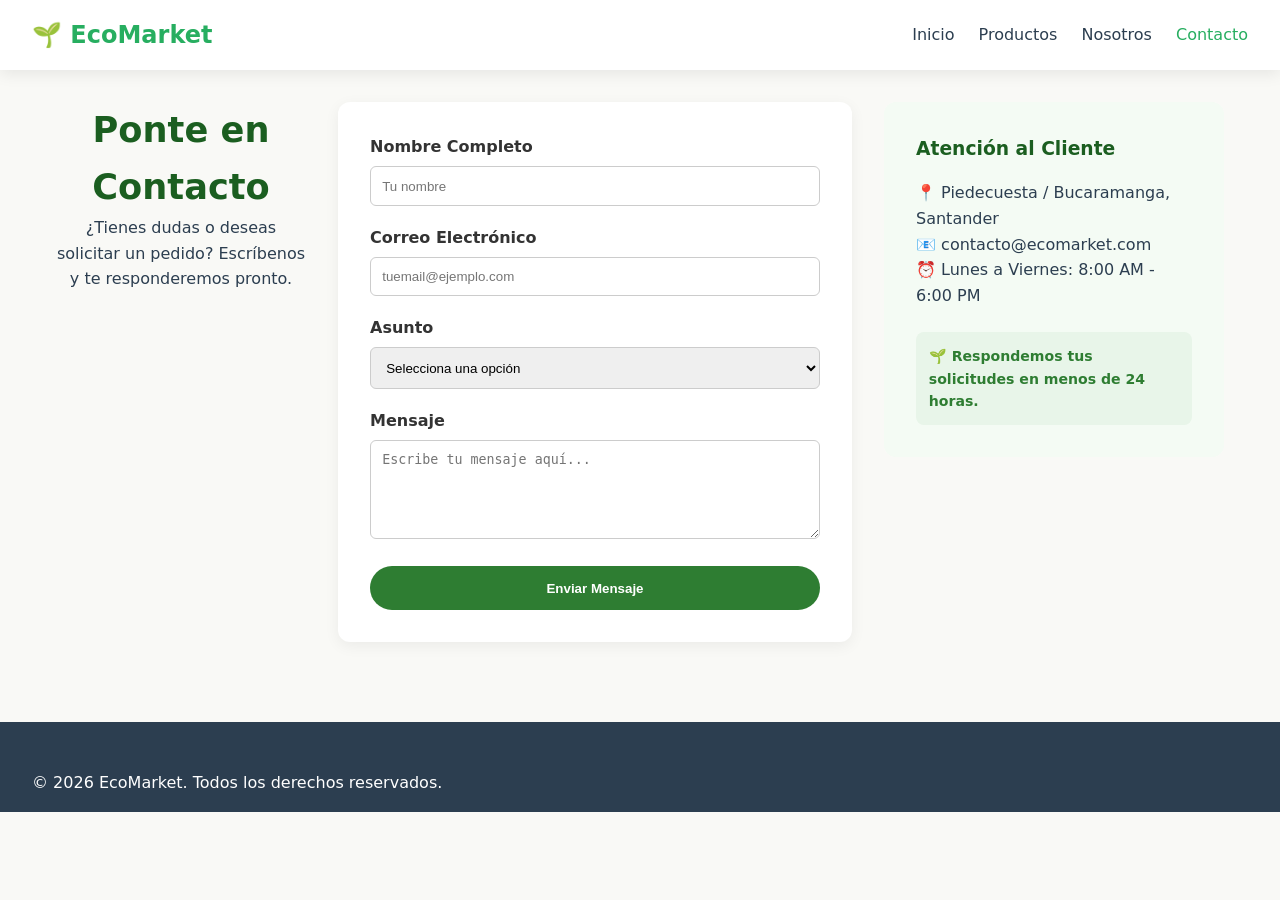
==== views/contacto.html @ ef282a5f "feat(contact): add contact view and functional inquiry form" ====
<!DOCTYPE html>
<html lang="es">
<head>
  <meta charset="UTF-8">
  <meta name="viewport" content="width=device-width, initial-scale=1.0">
  <title>EcoMarket - Contacto</title>
  <link rel="stylesheet" href="../css/main.css">
  <link rel="stylesheet" href="../css/layout.css">
  <link rel="stylesheet" href="../css/components.css">
</head>
<body>

  <!-- Encabezado -->
  <header class="main-header">
    <a href="../index.html" class="logo">🌱 EcoMarket</a>
    <nav>
      <ul class="nav-menu">
        <li><a href="../index.html" class="nav-link">Inicio</a></li>
        <li><a href="productos.html" class="nav-link">Productos</a></li>
        <li><a href="sobre-nosotros.html" class="nav-link">Nosotros</a></li>
        <li><a href="contacto.html" class="nav-link active">Contacto</a></li>
      </ul>
    </nav>
  </header>

  <main class="catalog-container">
    <section class="catalog-hero">
      <h1>Ponte en Contacto</h1>
      <p>¿Tienes dudas o deseas solicitar un pedido? Escríbenos y te responderemos pronto.</p>
    </section>

    <section class="contact-section-grid">
      <!-- Formulario de Contacto (HTML5 Puro) -->
      <form class="contact-form" action="#" method="POST">
        <div class="form-group">
          <label for="nombre">Nombre Completo</label>
          <input type="text" id="nombre" name="nombre" required placeholder="Tu nombre">
        </div>

        <div class="form-group">
          <label for="email">Correo Electrónico</label>
          <input type="email" id="email" name="email" required placeholder="tuemail@ejemplo.com">
        </div>

        <div class="form-group">
          <label for="asunto">Asunto</label>
          <select id="asunto" name="asunto" required>
            <option value="">Selecciona una opción</option>
            <option value="pedido">Solicitud de Pedido</option>
            <option value="consulta">Consulta de Productos</option>
            <option value="soporte">Soporte y Envíos</option>
          </select>
        </div>

        <div class="form-group">
          <label for="mensaje">Mensaje</label>
          <textarea id="mensaje" name="mensaje" rows="5" required placeholder="Escribe tu mensaje aquí..."></textarea>
        </div>

        <button type="submit" class="btn-primary-glow">Enviar Mensaje</button>
      </form>

      <!-- Datos de Atención -->
      <div class="contact-info-card">
        <h3>Atención al Cliente</h3>
        <p>📍 Piedecuesta / Bucaramanga, Santander</p>
        <p>📧 contacto@ecomarket.com</p>
        <p>⏰ Lunes a Viernes: 8:00 AM - 6:00 PM</p>
        <div class="info-badge">
          🌱 Respondemos tus solicitudes en menos de 24 horas.
        </div>
      </div>
    </section>
  </main>

  <footer class="main-footer">
    <p>&copy; 2026 EcoMarket. Todos los derechos reservados.</p>
  </footer>

</body>
</html>
---- css/main.css ----
:root {
  --primary-green: #27ae60;
  --secondary-green: #2ecc71;
  --earth-beige: #f5f5dc;
  --dark-text: #2c3e50;
  --light-bg: #f9f9f6;
  --white: #ffffff;
  --gray-border: #e0e0e0;
  --gray-light: #f4f4f4;
  --danger-red: #e74c3c;
  --shadow-soft: 0 4px 15px rgba(0, 0, 0, 0.08);
  --shadow-hover: 0 10px 25px rgba(39, 174, 96, 0.2);
  --font-main: 'Segoe UI', system-ui, -apple-system, sans-serif;
}

* {
  margin: 0;
  padding: 0;
  box-sizing: border-box;
}

html {
  scroll-behavior: smooth;
  font-size: 16px;
}

body {
  font-family: var(--font-main);
  color: var(--dark-text);
  background-color: var(--light-bg);
  line-height: 1.6;
}

a {
  text-decoration: none;
  color: inherit;
}

ul {
  list-style: none;
}

img {
  max-width: 100%;
  height: auto;
  display: block;
}
---- css/layout.css ----
.main-header {
  position: sticky;
  top: 0;
  z-index: 1000;
  background-color: var(--white);
  box-shadow: var(--shadow-soft);
  display: flex;
  justify-content: space-between;
  align-items: center;
  padding: 1rem 2rem;
}

.logo {
  font-size: 1.5rem;
  font-weight: 700;
  color: var(--primary-green);
}

.nav-menu {
  display: flex;
  gap: 1.5rem;
}

.nav-link {
  font-weight: 500;
  transition: color 0.3s ease;
}

.nav-link:hover,
.nav-link.active {
  color: var(--primary-green);
}

.header-actions {
  display: flex;
  gap: 1rem;
}


.hero-banner {
  background: linear-gradient(rgba(0,0,0,0.4), rgba(0,0,0,0.4)), url('../img/hero/hero-bg.jpg') center/cover no-repeat;
  height: 70vh;
  display: flex;
  flex-direction: column;
  justify-content: center;
  align-items: center;
  text-align: center;
  color: var(--white);
  padding: 0 1rem;
}

.hero-title {
  font-size: 2.8rem;
  margin-bottom: 1rem;
}


.catalog-container {
  display: grid;
  grid-template-columns: 1fr;
  gap: 2rem;
  padding: 2rem 1rem;
}

@media (min-width: 768px) {
  .catalog-container {
    grid-template-columns: 250px 1fr;
    padding: 2rem;
  }
}

.sidebar-filters {
  position: sticky;
  top: 90px;
  background-color: var(--white);
  padding: 1.5rem;
  border-radius: 12px;
  box-shadow: var(--shadow-soft);
  height: fit-content;
}

.products-grid {
  display: grid;
  grid-template-columns: 1fr;
  gap: 1.5rem;
}

@media (min-width: 600px) {
  .products-grid {
    grid-template-columns: repeat(2, 1fr);
  }
}

@media (min-width: 1024px) {
  .products-grid {
    grid-template-columns: repeat(4, 1fr);
  }
}


.main-footer {
  background-color: var(--dark-text);
  color: var(--white);
  padding: 3rem 2rem 1rem;
  margin-top: 3rem;
}

.footer-content {
  display: grid;
  grid-template-columns: repeat(auto-fit, minmax(200px, 1fr));
  gap: 2rem;
  margin-bottom: 2rem;
}

.footer-bottom {
  text-align: center;
  border-top: 1px solid rgba(255, 255, 255, 0.1);
  padding-top: 1rem;
  font-size: 0.9rem;
}
---- css/components.css ----
/* ==========================================================================
   Estilos Globales de EcoMarket (Componentes, Layout, Sidebar y Formularios)
   ========================================================================== */

/* Contenedores Principales */
.catalog-container, .main-home-container {
  width: 100% !important;
  max-width: 1200px !important;
  margin: 0 auto !important;
  padding: 2rem 1rem !important;
  box-sizing: border-box !important;
}

.catalog-hero, .about-hero {
  text-align: center;
  margin-bottom: 2.5rem;
}

.catalog-hero h1, .about-hero h1 {
  font-size: 2.2rem;
  color: #1b5e20;
}

/* Layout con Sidebar (Filtros a la izquierda) */
.catalog-layout {
  display: grid;
  grid-template-columns: 260px 1fr;
  gap: 2rem;
  align-items: start;
}

@media (max-width: 850px) {
  .catalog-layout {
    grid-template-columns: 1fr;
  }
}

.sidebar-filters {
  background: #f9fbf9;
  padding: 1.5rem;
  border-radius: 12px;
  border: 1px solid #e0ebd0;
}

.filter-title {
  font-size: 1.2rem;
  color: #1b5e20;
  margin-bottom: 1rem;
  border-bottom: 2px solid #a5d6a7;
  padding-bottom: 0.4rem;
}

.filter-group {
  margin-bottom: 1.5rem;
}

.filter-group h4 {
  font-size: 0.95rem;
  color: #333;
  margin-bottom: 0.6rem;
}

.filter-group label {
  display: block;
  font-size: 0.88rem;
  color: #555;
  margin-bottom: 0.4rem;
  cursor: pointer;
}

/* Rejilla de Productos */
.product-grid, .home-product-grid {
  display: grid !important;
  grid-template-columns: repeat(auto-fill, minmax(230px, 1fr)) !important;
  gap: 1.5rem !important;
  width: 100% !important;
}

.product-card {
  background: #ffffff;
  border-radius: 12px;
  overflow: hidden;
  box-shadow: 0 4px 12px rgba(0, 0, 0, 0.08);
  display: flex;
  flex-direction: column;
  justify-content: space-between;
  transition: transform 0.25s ease, box-shadow 0.25s ease;
}

.product-card:hover {
  transform: translateY(-4px);
  box-shadow: 0 8px 20px rgba(0, 0, 0, 0.12);
}

.product-img {
  width: 100%;
  height: 200px;
  object-fit: cover;
  display: block;
}

.product-info {
  padding: 1rem;
  display: flex;
  flex-direction: column;
  flex-grow: 1;
}

.product-tag {
  font-size: 0.72rem;
  text-transform: uppercase;
  background-color: #e8f5e9;
  color: #2e7d32;
  padding: 0.2rem 0.5rem;
  border-radius: 10px;
  align-self: flex-start;
  margin-bottom: 0.4rem;
  font-weight: bold;
}

.product-title-link {
  color: #333;
  text-decoration: none;
  font-size: 1rem;
}

.product-price {
  font-size: 1.15rem;
  font-weight: bold;
  color: #2e7d32;
  margin: 0.5rem 0 0.8rem 0;
}

.card-buttons {
  display: flex;
  gap: 0.5rem;
  margin-top: auto;
}

.btn-secondary, .btn-primary {
  padding: 0.5rem 0.8rem;
  border-radius: 6px;
  text-decoration: none;
  font-size: 0.85rem;
  font-weight: 600;
  text-align: center;
  transition: all 0.2s ease;
}

.btn-secondary {
  border: 1px solid #2e7d32;
  color: #2e7d32;
}

.btn-primary {
  background-color: #2e7d32;
  color: #ffffff;
}

.btn-secondary:hover {
  background-color: #e8f5e9;
}

/* Paginación Centrada */
.pagination {
  width: 100% !important;
  display: flex !important;
  justify-content: center !important;
  align-items: center !important;
  gap: 0.5rem !important;
  margin: 3rem 0 1rem 0 !important;
  clear: both !important;
}

.page-link {
  display: inline-flex;
  align-items: center;
  justify-content: center;
  padding: 0.5rem 1rem;
  border: 1px solid #c8e6c9;
  border-radius: 6px;
  color: #2e7d32;
  text-decoration: none;
  font-weight: 600;
  background-color: #ffffff;
}

.page-link.active {
  background-color: #2e7d32;
  color: #ffffff;
}

.page-link.disabled {
  opacity: 0.4;
  pointer-events: none;
}

/* Hero e Inicio */
.hero-section {
  padding: 3rem 1.5rem;
  background-color: #f4fbf4;
  border-radius: 12px;
  text-align: center;
  margin-bottom: 2.5rem;
}

.hero-buttons {
  display: flex;
  justify-content: center;
  gap: 1rem;
  flex-wrap: wrap;
}

.btn-hero-primary, .btn-hero-secondary {
  padding: 0.8rem 1.8rem;
  border-radius: 25px;
  text-decoration: none;
  font-weight: bold;
}

.btn-hero-primary {
  background-color: #2e7d32;
  color: #ffffff !important;
}

.btn-hero-secondary {
  border: 2px solid #2e7d32;
  color: #2e7d32 !important;
}

.view-all-container {
  text-align: center;
  margin-top: 2.5rem;
}

.btn-view-all {
  display: inline-block;
  padding: 0.8rem 2rem;
  background-color: #2e7d32;
  color: #ffffff;
  border-radius: 25px;
  text-decoration: none;
  font-weight: bold;
}

/* Detalle del Producto */
.breadcrumb-nav {
  margin-bottom: 1.5rem;
}

.back-pill-btn {
  padding: 0.5rem 1.2rem;
  background-color: #e8f5e9;
  color: #2e7d32;
  border-radius: 20px;
  text-decoration: none;
  font-weight: 600;
}

.product-detail-card {
  display: grid;
  grid-template-columns: 1fr 1fr;
  gap: 2.5rem;
  background: #ffffff;
  padding: 2rem;
  border-radius: 16px;
  box-shadow: 0 8px 24px rgba(0,0,0,0.06);
}

@media (max-width: 768px) {
  .product-detail-card {
    grid-template-columns: 1fr;
  }
}

.main-detail-img {
  width: 100%;
  height: 350px;
  object-fit: cover;
  border-radius: 12px;
}

.btn-primary-glow {
  display: block;
  width: 100%;
  text-align: center;
  background: #2e7d32;
  color: #ffffff;
  padding: 0.9rem;
  border-radius: 25px;
  text-decoration: none;
  font-weight: bold;
  border: none;
  cursor: pointer;
}

/* Sobre Nosotros */
.about-content-grid {
  display: grid;
  grid-template-columns: repeat(auto-fit, minmax(280px, 1fr));
  gap: 1.5rem;
}

.about-card {
  background: #f9fbf9;
  padding: 1.8rem;
  border-radius: 12px;
  border: 1px solid #e0ebd0;
}

.about-card h3 {
  color: #1b5e20;
  margin-bottom: 0.8rem;
}

/* Contacto */
.contact-section-grid {
  display: grid;
  grid-template-columns: 1fr 340px;
  gap: 2rem;
}

@media (max-width: 800px) {
  .contact-section-grid {
    grid-template-columns: 1fr;
  }
}

.contact-form {
  background: #ffffff;
  padding: 2rem;
  border-radius: 12px;
  box-shadow: 0 4px 15px rgba(0,0,0,0.06);
}

.form-group {
  margin-bottom: 1.2rem;
}

.form-group label {
  display: block;
  margin-bottom: 0.4rem;
  font-weight: 600;
  color: #333;
}

.form-group input, .form-group select, .form-group textarea {
  width: 100%;
  padding: 0.7rem;
  border: 1px solid #ccc;
  border-radius: 6px;
  box-sizing: border-box;
}

.contact-info-card {
  background: #f4fbf4;
  padding: 2rem;
  border-radius: 12px;
  height: fit-content;
}

.contact-info-card h3 {
  color: #1b5e20;
  margin-bottom: 1rem;
}

.info-badge {
  margin-top: 1.5rem;
  background: #e8f5e9;
  color: #2e7d32;
  padding: 0.8rem;
  border-radius: 8px;
  font-size: 0.88rem;
  font-weight: 600;
}
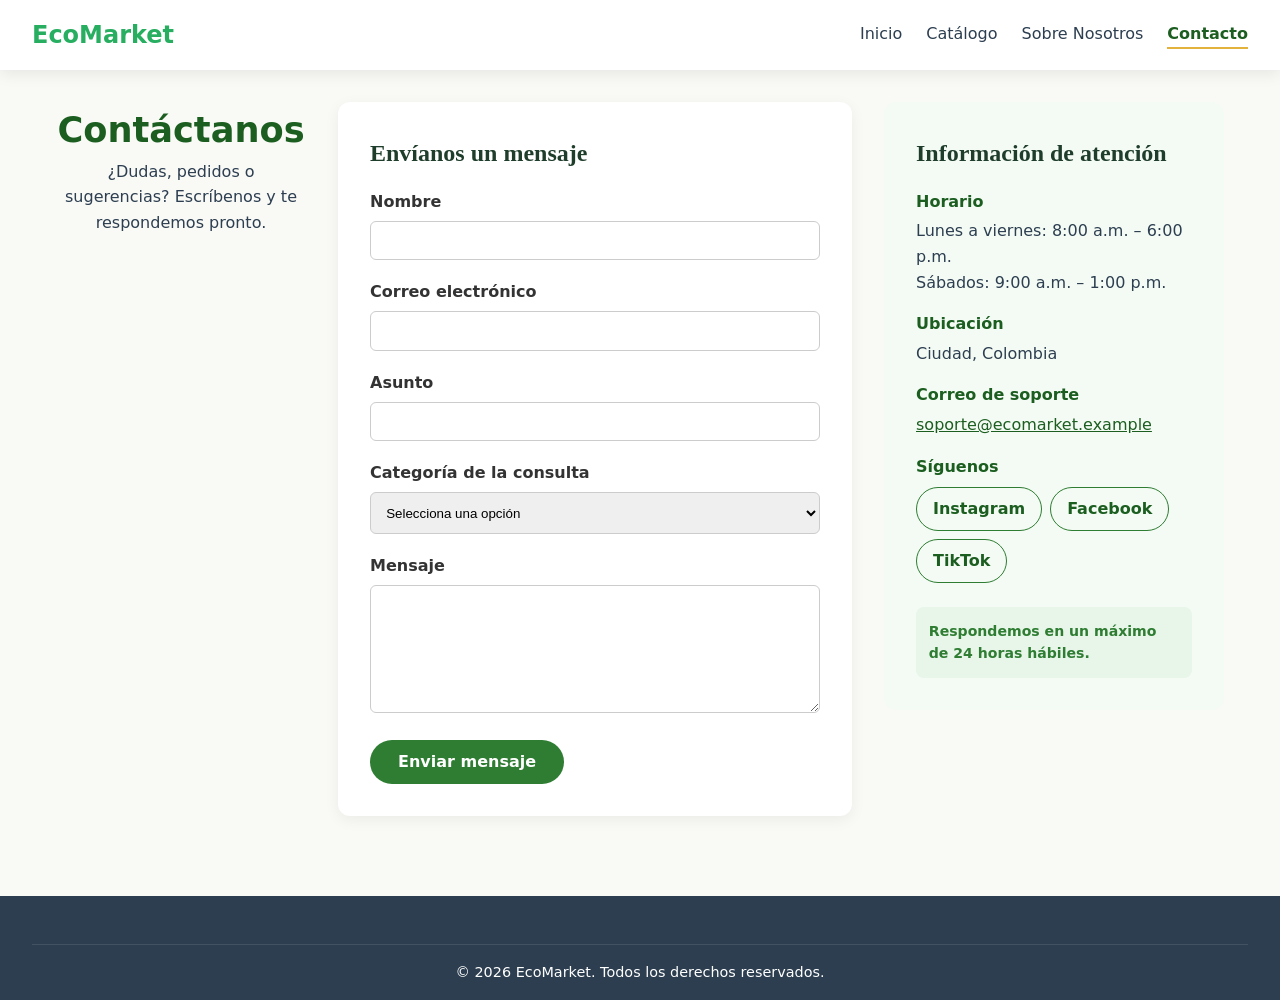
==== commit 509025d8: "feat(catalog): update HTML files for products, detail view and layout cleanups" ====
--- a/views/contacto.html
+++ b/views/contacto.html
@@ -3,79 +3,110 @@
 <head>
   <meta charset="UTF-8">
   <meta name="viewport" content="width=device-width, initial-scale=1.0">
-  <title>EcoMarket - Contacto</title>
+  <meta name="description" content="Contacta a EcoMarket: escríbenos tus dudas, pedidos o sugerencias.">
+  <title>Contacto - EcoMarket</title>
   <link rel="stylesheet" href="../css/main.css">
+  <link rel="stylesheet" href="../css/components.css">
   <link rel="stylesheet" href="../css/layout.css">
-  <link rel="stylesheet" href="../css/components.css">
+  <link rel="stylesheet" href="../css/animations.css">
 </head>
 <body>
+  <a class="eco-skip-link" href="#contenido">Saltar al contenido</a>
 
-  <!-- Encabezado -->
   <header class="main-header">
-    <a href="../index.html" class="logo">🌱 EcoMarket</a>
-    <nav>
-      <ul class="nav-menu">
-        <li><a href="../index.html" class="nav-link">Inicio</a></li>
-        <li><a href="productos.html" class="nav-link">Productos</a></li>
-        <li><a href="sobre-nosotros.html" class="nav-link">Nosotros</a></li>
-        <li><a href="contacto.html" class="nav-link active">Contacto</a></li>
-      </ul>
+    <a class="logo" href="../index.html">EcoMarket</a>
+    <nav class="nav-menu" aria-label="Principal">
+      <a class="nav-link" href="../index.html">Inicio</a>
+      <a class="nav-link" href="productos.html">Catálogo</a>
+      <a class="nav-link" href="sobre-nosotros.html">Sobre Nosotros</a>
+      <a class="nav-link" href="contacto.html" aria-current="page">Contacto</a>
     </nav>
   </header>
 
-  <main class="catalog-container">
+  <main id="contenido" class="catalog-container">
+
     <section class="catalog-hero">
-      <h1>Ponte en Contacto</h1>
-      <p>¿Tienes dudas o deseas solicitar un pedido? Escríbenos y te responderemos pronto.</p>
+      <h1>Contáctanos</h1>
+      <p>¿Dudas, pedidos o sugerencias? Escríbenos y te respondemos pronto.</p>
     </section>
 
-    <section class="contact-section-grid">
-      <!-- Formulario de Contacto (HTML5 Puro) -->
-      <form class="contact-form" action="#" method="POST">
-        <div class="form-group">
-          <label for="nombre">Nombre Completo</label>
-          <input type="text" id="nombre" name="nombre" required placeholder="Tu nombre">
-        </div>
+    <div class="contact-section-grid">
 
-        <div class="form-group">
-          <label for="email">Correo Electrónico</label>
-          <input type="email" id="email" name="email" required placeholder="tuemail@ejemplo.com">
-        </div>
+      <section id="formulario" aria-labelledby="titulo-form">
+        <!-- REEMPLAZAR tucorreo@ejemplo.com por el correo real que recibirá los mensajes -->
+        <form class="contact-form" action="mailto:tucorreo@ejemplo.com" method="post" enctype="text/plain">
+          <h2 id="titulo-form">Envíanos un mensaje</h2>
 
-        <div class="form-group">
-          <label for="asunto">Asunto</label>
-          <select id="asunto" name="asunto" required>
-            <option value="">Selecciona una opción</option>
-            <option value="pedido">Solicitud de Pedido</option>
-            <option value="consulta">Consulta de Productos</option>
-            <option value="soporte">Soporte y Envíos</option>
-          </select>
-        </div>
+          <div class="form-group">
+            <label for="nombre">Nombre</label>
+            <input type="text" id="nombre" name="nombre" autocomplete="name" required>
+          </div>
 
-        <div class="form-group">
-          <label for="mensaje">Mensaje</label>
-          <textarea id="mensaje" name="mensaje" rows="5" required placeholder="Escribe tu mensaje aquí..."></textarea>
-        </div>
+          <div class="form-group">
+            <label for="correo">Correo electrónico</label>
+            <input type="email" id="correo" name="correo" autocomplete="email" required>
+          </div>
 
-        <button type="submit" class="btn-primary-glow">Enviar Mensaje</button>
-      </form>
+          <div class="form-group">
+            <label for="asunto">Asunto</label>
+            <input type="text" id="asunto" name="asunto" autocomplete="off" required>
+          </div>
 
-      <!-- Datos de Atención -->
-      <div class="contact-info-card">
-        <h3>Atención al Cliente</h3>
-        <p>📍 Piedecuesta / Bucaramanga, Santander</p>
-        <p>📧 contacto@ecomarket.com</p>
-        <p>⏰ Lunes a Viernes: 8:00 AM - 6:00 PM</p>
-        <div class="info-badge">
-          🌱 Respondemos tus solicitudes en menos de 24 horas.
-        </div>
-      </div>
-    </section>
+          <div class="form-group">
+            <label for="categoria">Categoría de la consulta</label>
+            <select id="categoria" name="categoria" required>
+              <option value="" selected disabled>Selecciona una opción</option>
+              <option value="producto">Consulta sobre un producto</option>
+              <option value="pedido">Pedido o compra</option>
+              <option value="envios">Envíos</option>
+              <option value="devoluciones">Cambios y devoluciones</option>
+              <option value="alianzas">Alianzas o ventas al por mayor</option>
+              <option value="otro">Otro</option>
+            </select>
+          </div>
+
+          <div class="form-group">
+            <label for="mensaje">Mensaje</label>
+            <textarea id="mensaje" name="mensaje" rows="6" required></textarea>
+          </div>
+
+          <button class="eco-btn" type="submit">Enviar mensaje</button>
+        </form>
+      </section>
+
+      <aside class="contact-info-card" aria-labelledby="titulo-info">
+        <h2 id="titulo-info">Información de atención</h2>
+
+        <h3>Horario</h3>
+        <!-- REEMPLAZAR por el horario real -->
+        <p>Lunes a viernes: 8:00 a.m. – 6:00 p.m.<br>Sábados: 9:00 a.m. – 1:00 p.m.</p>
+
+        <h3>Ubicación</h3>
+        <!-- REEMPLAZAR por tu ciudad o dirección real -->
+        <p>Ciudad, Colombia</p>
+
+        <h3>Correo de soporte</h3>
+        <!-- REEMPLAZAR por el correo real -->
+        <p><a href="mailto:soporte@ecomarket.example">soporte@ecomarket.example</a></p>
+
+        <h3>Síguenos</h3>
+        <ul class="eco-social">
+          <!-- REEMPLAZAR cada href por el perfil real -->
+          <li><a href="https://www.instagram.com/" target="_blank" rel="noopener noreferrer">Instagram<span class="eco-visually-hidden"> (se abre en una pestaña nueva)</span></a></li>
+          <li><a href="https://www.facebook.com/" target="_blank" rel="noopener noreferrer">Facebook<span class="eco-visually-hidden"> (se abre en una pestaña nueva)</span></a></li>
+          <li><a href="https://www.tiktok.com/" target="_blank" rel="noopener noreferrer">TikTok<span class="eco-visually-hidden"> (se abre en una pestaña nueva)</span></a></li>
+        </ul>
+
+        <p class="info-badge">Respondemos en un máximo de 24 horas hábiles.</p>
+      </aside>
+
+    </div>
   </main>
 
   <footer class="main-footer">
-    <p>&copy; 2026 EcoMarket. Todos los derechos reservados.</p>
+    <div class="footer-bottom">
+      <p>&copy; 2026 EcoMarket. Todos los derechos reservados.</p>
+    </div>
   </footer>
-
 </body>
 </html>
--- a/css/main.css
+++ b/css/main.css
@@ -1,5 +1,10 @@
 
 :root {
+    --eco-forest: #1f3d2b;
+  --eco-moss: #4f7f52;
+  --eco-sun: #e3b23c;
+  --eco-mist: #e6efe6;
+  --eco-ink: #16241b;
   --primary-green: #27ae60;
   --secondary-green: #2ecc71;
   --earth-beige: #f5f5dc;
--- a/css/components.css
+++ b/css/components.css
@@ -372,4 +372,278 @@
   border-radius: 8px;
   font-size: 0.88rem;
   font-weight: 600;
-}+}
+/* =========================================================
+   CARRUSEL "COMPRA RESPONSABLE" (solo CSS)
+   5 diapositivas x 4 s = ciclo de 20 s
+   ========================================================= */
+.eco-carousel {
+  --eco-cycle: 20s;
+  position: relative;
+  width: 100%;
+  margin-block: 1.5rem;
+}
+
+/* Radios ocultos visualmente pero accesibles con teclado */
+.eco-carousel__radio {
+  position: absolute;
+  width: 1px;
+  height: 1px;
+  margin: 0;
+  opacity: 0;
+}
+
+/* Proporción fija: la página no se mueve al cambiar de foto */
+.eco-carousel__viewport {
+  position: relative;
+  width: 100%;
+  aspect-ratio: 4 / 3;
+  overflow: hidden;
+  border-radius: 16px;
+  background: var(--eco-forest, #1f3d2b);
+  box-shadow: 0 8px 24px rgba(31, 61, 43, 0.25);
+}
+@media (min-width: 48em) {
+  .eco-carousel__viewport { aspect-ratio: 16 / 9; }
+}
+
+/* Diapositivas apiladas con fundido */
+.eco-slide {
+  position: absolute;
+  inset: 0;
+  margin: 0;
+  opacity: 0;
+  visibility: hidden;
+  animation: eco-slide-fade var(--eco-cycle) linear infinite;
+}
+.eco-slide:nth-child(1) { animation-delay: 0s; }
+.eco-slide:nth-child(2) { animation-delay: 4s; }
+.eco-slide:nth-child(3) { animation-delay: 8s; }
+.eco-slide:nth-child(4) { animation-delay: 12s; }
+.eco-slide:nth-child(5) { animation-delay: 16s; }
+
+.eco-slide img {
+  display: block;
+  width: 100%;
+  height: 100%;
+  object-fit: cover;
+}
+
+.eco-slide__caption {
+  position: absolute;
+  inset: auto 0 0 0;
+  padding: 3rem 1rem 1rem;
+  color: #fff;
+  background: linear-gradient(to top, rgba(31, 61, 43, 0.95) 35%, rgba(31, 61, 43, 0));
+}
+.eco-slide__name {
+  margin: 0 0 0.25rem;
+  font-family: Georgia, "Times New Roman", serif;
+  font-size: clamp(1.1rem, 4vw, 1.6rem);
+  line-height: 1.2;
+}
+.eco-slide__price {
+  margin: 0 0 0.75rem;
+  font-weight: 700;
+  color: var(--eco-sun, #e3b23c);
+}
+.eco-slide__link {
+  display: inline-flex;
+  align-items: center;
+  min-height: 44px;
+  padding: 0 1.25rem;
+  border-radius: 999px;
+  background: var(--eco-sun, #e3b23c);
+  color: var(--eco-forest, #1f3d2b);
+  font-weight: 700;
+  text-decoration: none;
+}
+.eco-slide__link:hover { background: #fff; }
+.eco-slide__link:focus-visible { outline: 3px solid #fff; outline-offset: 2px; }
+
+/* Puntos indicadores */
+.eco-carousel__dots {
+  display: flex;
+  justify-content: center;
+  gap: 0.25rem;
+  margin-top: 0.5rem;
+}
+.eco-dot {
+  display: grid;
+  place-items: center;
+  width: 2rem;
+  height: 2rem;
+  cursor: pointer;
+}
+.eco-dot::after {
+  content: "";
+  width: 0.75rem;
+  height: 0.75rem;
+  border-radius: 50%;
+  background: var(--eco-mist, #e6efe6);
+  box-shadow: inset 0 0 0 2px var(--eco-moss, #4f7f52);
+  animation: eco-dot-active var(--eco-cycle) linear infinite;
+}
+.eco-dot:nth-child(1)::after { animation-delay: 0s; }
+.eco-dot:nth-child(2)::after { animation-delay: 4s; }
+.eco-dot:nth-child(3)::after { animation-delay: 8s; }
+.eco-dot:nth-child(4)::after { animation-delay: 12s; }
+.eco-dot:nth-child(5)::after { animation-delay: 16s; }
+
+/* Pausa al pasar el mouse o al enfocar con teclado */
+.eco-carousel:hover .eco-slide,
+.eco-carousel:hover .eco-dot::after,
+.eco-carousel:focus-within .eco-slide,
+.eco-carousel:focus-within .eco-dot::after {
+  animation-play-state: paused;
+}
+
+/* ---------- Modo manual: al elegir un punto se detiene el automático ---------- */
+.eco-carousel:has(.eco-carousel__radio:checked) .eco-slide {
+  animation: none;
+  opacity: 0;
+  visibility: hidden;
+  transition: opacity 0.6s ease, visibility 0.6s;
+}
+.eco-carousel:has(.eco-carousel__radio:checked) .eco-dot::after {
+  animation: none;
+  background: var(--eco-mist, #e6efe6);
+  transform: none;
+}
+#eco-s1:checked ~ .eco-carousel__viewport .eco-slide:nth-child(1),
+#eco-s2:checked ~ .eco-carousel__viewport .eco-slide:nth-child(2),
+#eco-s3:checked ~ .eco-carousel__viewport .eco-slide:nth-child(3),
+#eco-s4:checked ~ .eco-carousel__viewport .eco-slide:nth-child(4),
+#eco-s5:checked ~ .eco-carousel__viewport .eco-slide:nth-child(5) {
+  opacity: 1;
+  visibility: visible;
+}
+#eco-s1:checked ~ .eco-carousel__dots .eco-dot:nth-child(1)::after,
+#eco-s2:checked ~ .eco-carousel__dots .eco-dot:nth-child(2)::after,
+#eco-s3:checked ~ .eco-carousel__dots .eco-dot:nth-child(3)::after,
+#eco-s4:checked ~ .eco-carousel__dots .eco-dot:nth-child(4)::after,
+#eco-s5:checked ~ .eco-carousel__dots .eco-dot:nth-child(5)::after {
+  background: var(--eco-forest, #1f3d2b);
+  transform: scale(1.25);
+}
+
+/* Foco visible al navegar con teclado (flechas sobre los radios) */
+#eco-s1:focus-visible ~ .eco-carousel__dots .eco-dot:nth-child(1),
+#eco-s2:focus-visible ~ .eco-carousel__dots .eco-dot:nth-child(2),
+#eco-s3:focus-visible ~ .eco-carousel__dots .eco-dot:nth-child(3),
+#eco-s4:focus-visible ~ .eco-carousel__dots .eco-dot:nth-child(4),
+#eco-s5:focus-visible ~ .eco-carousel__dots .eco-dot:nth-child(5) {
+  outline: 3px solid var(--eco-sun, #e3b23c);
+  outline-offset: 2px;
+  border-radius: 50%;
+}
+
+/* Texto solo para lectores de pantalla (si ya tienes esta clase, no la repitas) */
+.eco-visually-hidden {
+  position: absolute;
+  width: 1px;
+  height: 1px;
+  margin: -1px;
+  padding: 0;
+  overflow: hidden;
+  clip: rect(0, 0, 0, 0);
+  white-space: nowrap;
+  border: 0;
+}
+
+/* ---------- Animaciones ---------- */
+@keyframes eco-slide-fade {
+  0%     { opacity: 0; visibility: visible; }
+  4%     { opacity: 1; visibility: visible; }
+  20%    { opacity: 1; visibility: visible; }
+  24%    { opacity: 0; visibility: visible; }
+  24.01% { opacity: 0; visibility: hidden; }
+  100%   { opacity: 0; visibility: hidden; }
+}
+@keyframes eco-dot-active {
+  0%     { background: var(--eco-forest, #1f3d2b); transform: scale(1.25); }
+  20%    { background: var(--eco-forest, #1f3d2b); transform: scale(1.25); }
+  20.01% { background: var(--eco-mist, #e6efe6); transform: scale(1); }
+  100%   { background: var(--eco-mist, #e6efe6); transform: scale(1); }
+}
+
+/* ---------- Movimiento reducido: cuadrícula estática, sin animación ---------- */
+@media (prefers-reduced-motion: reduce) {
+  .eco-carousel__radio,
+  .eco-carousel__dots { display: none; }
+
+  .eco-carousel__viewport {
+    display: grid;
+    grid-template-columns: repeat(auto-fit, minmax(14rem, 1fr));
+    gap: 1rem;
+    aspect-ratio: auto;
+    overflow: visible;
+    background: none;
+    box-shadow: none;
+  }
+  .eco-slide {
+    position: relative;
+    inset: auto;
+    aspect-ratio: 4 / 3;
+    overflow: hidden;
+    border-radius: 12px;
+    background: var(--eco-forest, #1f3d2b);
+    opacity: 1 !important;
+    visibility: visible !important;
+    animation: none !important;
+    transition: none !important;
+  }
+}
+/* ===== Accesibilidad y navegación ===== */
+.eco-skip-link {
+  position: absolute; left: -999px; top: 0; z-index: 2000;
+  padding: 0.75rem 1rem; background: var(--eco-forest); color: #fff;
+}
+.eco-skip-link:focus { left: 0; }
+.nav-link[aria-current="page"] {
+  color: #1b5e20; font-weight: 700; border-bottom: 2px solid var(--eco-sun);
+}
+.nav-link:focus-visible, .logo:focus-visible { outline: 3px solid var(--eco-sun); outline-offset: 2px; }
+
+/* ===== Títulos de sección ===== */
+.compra-responsable-section { text-align: center; margin-block: 2rem; }
+.compra-responsable-section h2,
+.eco-section-title { font-family: Georgia, "Times New Roman", serif; color: var(--eco-forest); }
+.eco-section-title { text-align: center; margin: 2.5rem 0 1.25rem; }
+.hero-section h1 { font-family: Georgia, "Times New Roman", serif; color: var(--eco-forest); margin-bottom: 0.75rem; }
+.hero-section p { max-width: 46rem; margin: 0 auto 1rem; }
+
+/* ===== Estadísticas de impacto ===== */
+.eco-stats {
+  display: grid; grid-template-columns: repeat(auto-fit, minmax(10rem, 1fr)); gap: 1.5rem;
+  padding: 2rem 1rem; border-radius: 16px; text-align: center;
+  background: var(--eco-forest); color: #fff;
+}
+.eco-stat__num {
+  display: block; font: 700 2.2rem Georgia, "Times New Roman", serif; color: var(--eco-sun);
+}
+
+/* ===== Botón y formulario ===== */
+.eco-btn {
+  display: inline-flex; align-items: center; justify-content: center;
+  min-height: 44px; padding: 0 1.75rem; border: 0; border-radius: 999px;
+  background: #2e7d32; color: #fff; font: 700 1rem var(--font-main);
+  cursor: pointer; transition: background 0.2s ease;
+}
+.eco-btn:hover { background: var(--eco-forest); }
+.eco-btn:focus-visible,
+.form-group input:focus-visible,
+.form-group select:focus-visible,
+.form-group textarea:focus-visible { outline: 3px solid var(--eco-sun); outline-offset: 2px; }
+.form-group textarea { min-height: 8rem; resize: vertical; }
+.contact-form h2, .contact-info-card h2 { font-family: Georgia, "Times New Roman", serif; color: var(--eco-forest); margin-bottom: 1rem; }
+.contact-info-card h3 { font-size: 1rem; margin: 1rem 0 0.25rem; }
+.contact-info-card a { color: #1b5e20; text-decoration: underline; }
+
+/* ===== Redes sociales ===== */
+.eco-social { display: flex; flex-wrap: wrap; gap: 0.5rem; margin-top: 0.5rem; }
+.eco-social a {
+  display: inline-flex; align-items: center; min-height: 44px; padding: 0 1rem;
+  border: 1px solid #2e7d32; border-radius: 999px; text-decoration: none; font-weight: 600;
+}
+.eco-social a:hover { background: var(--eco-mist); }
--- a/css/layout.css
+++ b/css/layout.css
@@ -118,4 +118,8 @@
   border-top: 1px solid rgba(255, 255, 255, 0.1);
   padding-top: 1rem;
   font-size: 0.9rem;
+}
+.eco-carousel {
+  max-width: 68rem;
+  margin-inline: auto;
 }
--- a/css/animations.css
+++ b/css/animations.css
@@ -0,0 +1,25 @@
+
+.product-card,
+.btn,
+.social-icon {
+  transition: transform 0.3s cubic-bezier(0.25, 0.8, 0.25, 1), box-shadow 0.3s ease;
+}
+
+
+.product-card:hover {
+  transform: translateY(-8px);
+  box-shadow: var(--shadow-hover);
+}
+
+.social-icon:hover {
+  transform: scale(1.25);
+}
+
+
+.testimonial-card {
+  transition: transform 0.3s ease, opacity 0.3s ease;
+}
+
+.testimonial-card:hover {
+  transform: scale(1.05);
+}
